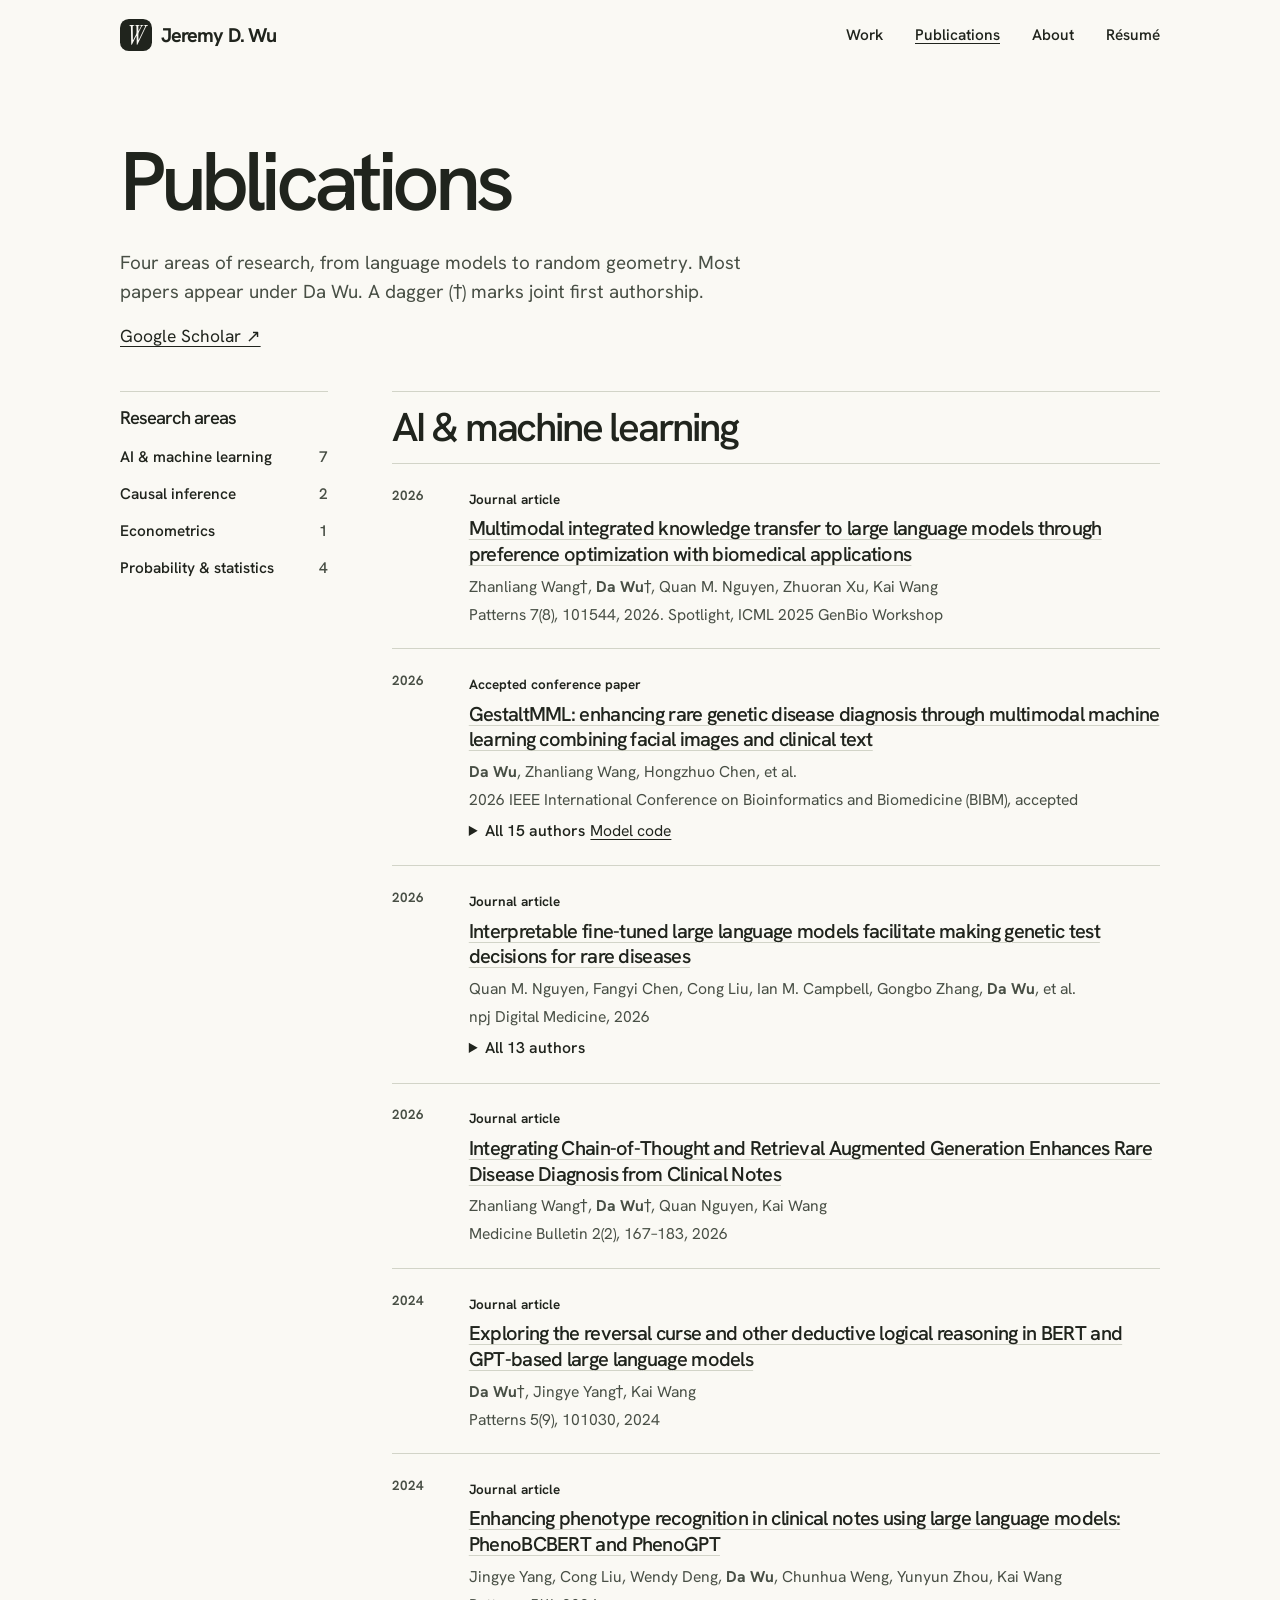
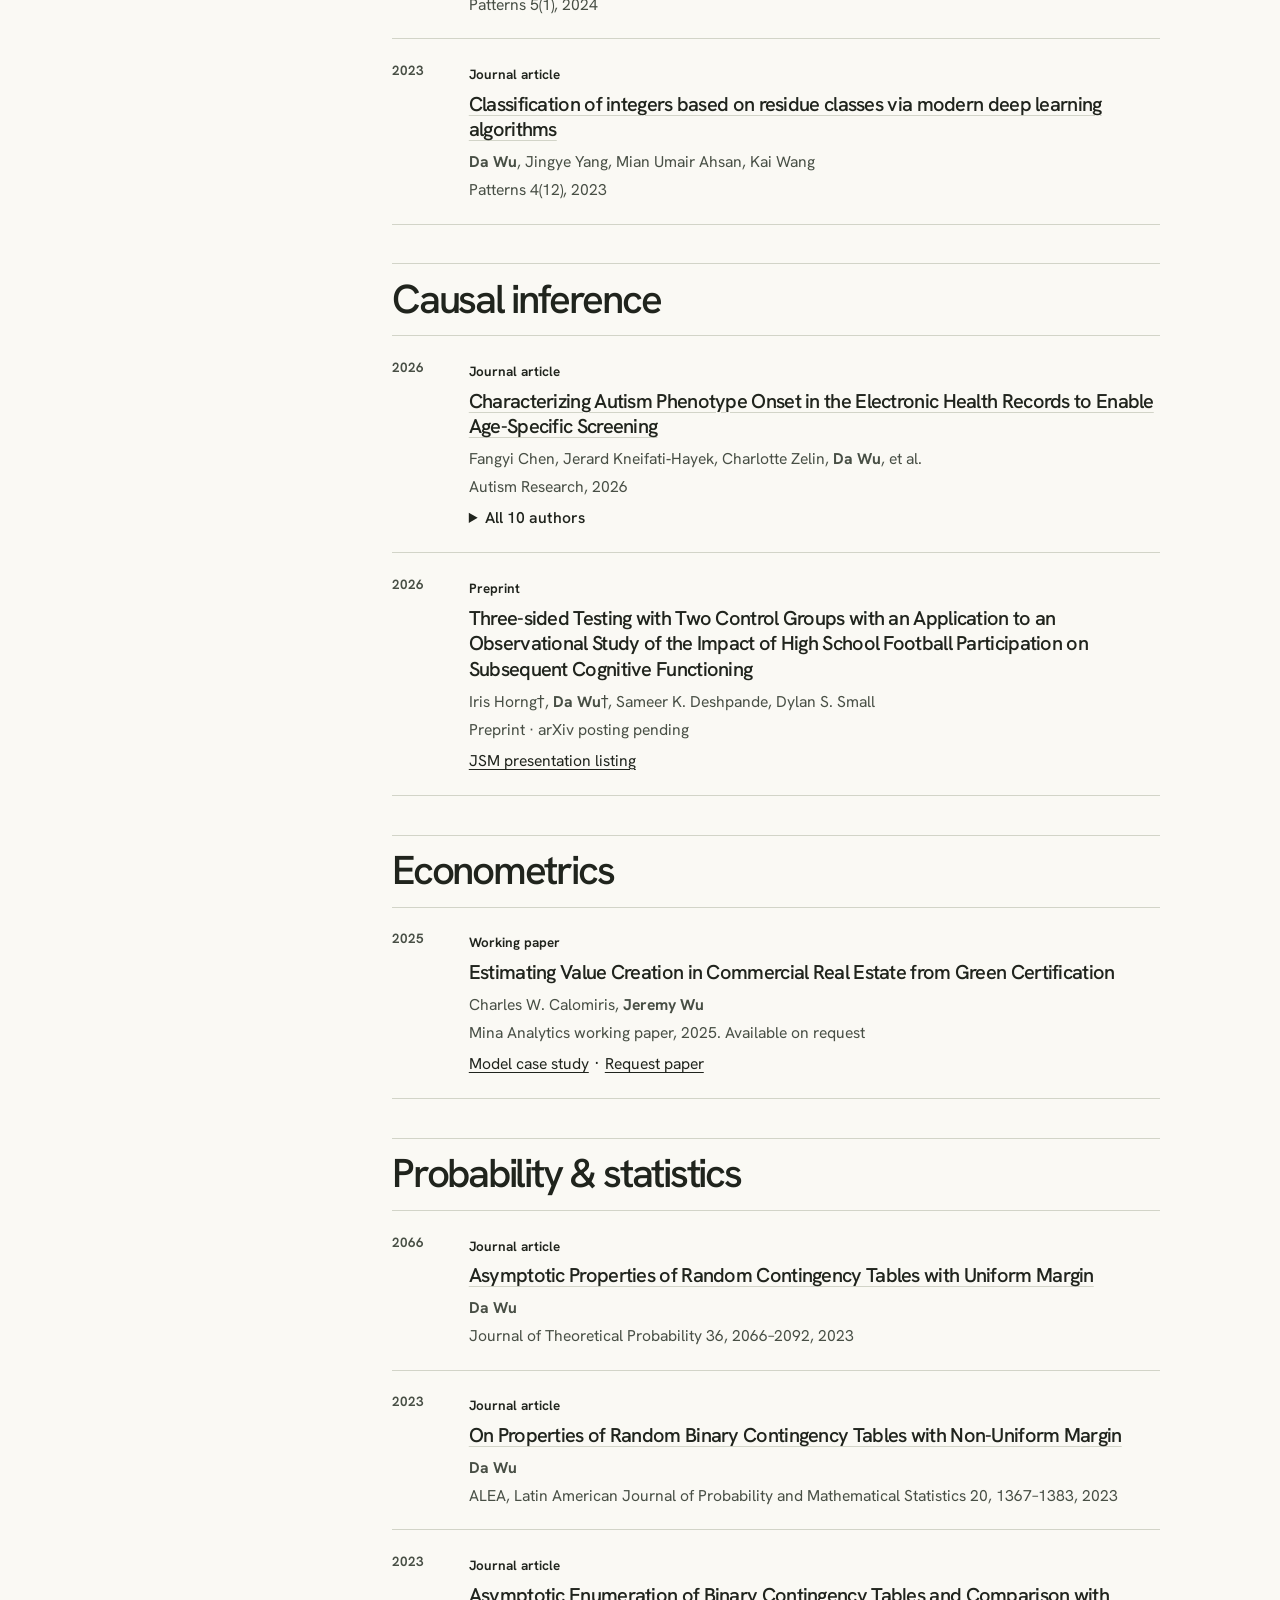
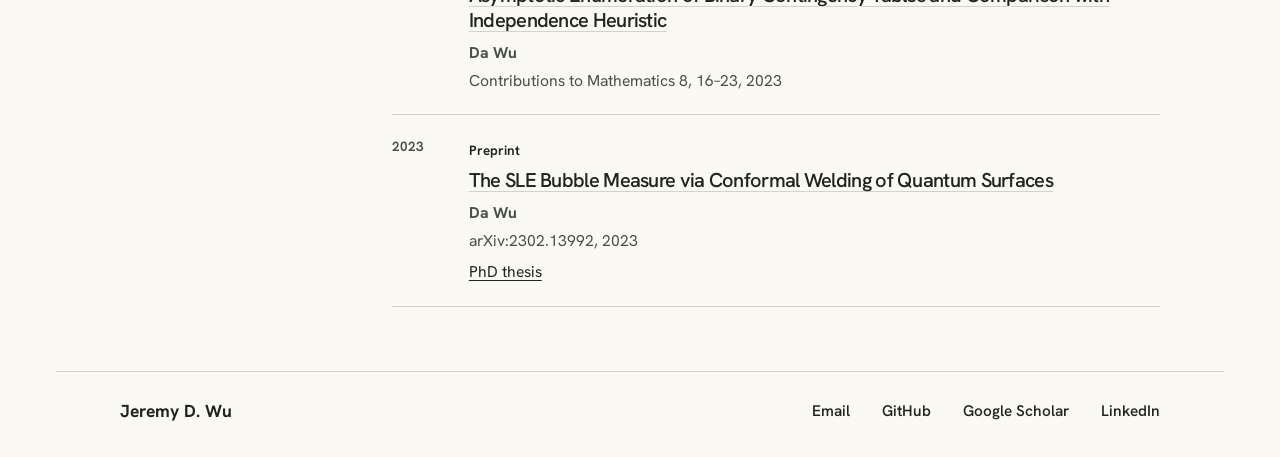
==== publications.html @ c03149ac "Publish project portfolio, career interests, and interactive demos" ====
<!doctype html>
<html lang="en">
  <head>
    <meta charset="utf-8"/>
    <meta content="width=device-width, initial-scale=1" name="viewport"/>
    <title>Publications · Jeremy D. Wu</title>
    <meta content="Jeremy D. Wu’s portfolio of AI, econometrics and quantitative research." name="description"/>
    <link href="favicon.svg" rel="icon"/>
    <link href="styles.css" rel="stylesheet"/>
  </head>
  <body>
    <a class="skip" href="#main">Skip to content</a>
    <header class="mast">
      <a class="brand" href="index.html"><i aria-hidden="true">W</i> Jeremy D. Wu</a>
      <nav aria-label="Main navigation">
        <a href="index.html#work">Work</a>
        <a aria-current="page" href="publications.html">Publications</a>
        <a href="about.html">About</a>
        <a href="resume.html">Résumé</a>
      </nav>
    </header>
    <main id="main">
      <div class="pagehead">
        <h1>Publications</h1>
        <p>Four areas of research, from language models to random geometry. Most papers appear under Da Wu. A dagger (†) marks joint first authorship.</p>
        <a href="https://scholar.google.com/citations?user=RGvMvRIAAAAJ&amp;hl=en">Google Scholar ↗</a>
      </div>
      <div class="catalog">
        <aside>
          <nav aria-label="Research areas">
            <h2>Research areas</h2>
            <a href="#ai">AI &amp; machine learning <span>7</span></a>
            <a href="#causal">Causal inference <span>2</span></a>
            <a href="#econometrics">Econometrics <span>1</span></a>
            <a href="#probability">Probability &amp; statistics <span>4</span></a>
          </nav>
        </aside>
        <div>
          <section class="pubgroup" id="ai">
            <h2>AI &amp; machine learning</h2>
            <ol>
              <li class="citation">
                <div class="stamp">2026</div>
                <div>
                  <small>Journal article</small>
                  <h3><a href="https://doi.org/10.1016/j.patter.2026.101544">Multimodal integrated knowledge transfer to large language models through preference optimization with biomedical applications</a></h3>
                  <p>Zhanliang Wang†, <strong>Da Wu</strong>†, Quan M. Nguyen, Zhuoran Xu, Kai Wang</p>
                  <p class="venue">Patterns 7(8), 101544, 2026. Spotlight, ICML 2025 GenBio Workshop</p>
                </div>
              </li>
              <li class="citation">
                <div class="stamp">2026</div>
                <div>
                  <small>Accepted conference paper</small>
                  <h3><a href="https://arxiv.org/abs/2312.15320">GestaltMML: enhancing rare genetic disease diagnosis through multimodal machine learning combining facial images and clinical text</a></h3>
                  <p><strong>Da Wu</strong>, Zhanliang Wang, Hongzhuo Chen, et al.</p>
                  <p class="venue">2026 IEEE International Conference on Bioinformatics and Biomedicine (BIBM), accepted</p>
                  <details class="authors">
                    <summary>All 15 authors</summary>
                    <p><strong>Da Wu</strong>, Zhanliang Wang, Hongzhuo Chen, Jingye Yang, Cong Liu, Tzung-Chien Hsieh, Elaine Marchi, Justin Blair, Peter Krawitz, Chunhua Weng, Wendy Chung, Gholson J. Lyon, Ian D. Krantz, Jennifer M. Kalish, Kai Wang</p>
                  </details>
                  <a href="https://github.com/WGLab/GestaltMML">Model code</a>
                </div>
              </li>
              <li class="citation">
                <div class="stamp">2026</div>
                <div>
                  <small>Journal article</small>
                  <h3><a href="https://doi.org/10.1038/s41746-026-02733-z">Interpretable fine-tuned large language models facilitate making genetic test decisions for rare diseases</a></h3>
                  <p>Quan M. Nguyen, Fangyi Chen, Cong Liu, Ian M. Campbell, Gongbo Zhang, <strong>Da Wu</strong>, et al.</p>
                  <p class="venue">npj Digital Medicine, 2026</p>
                  <details class="authors">
                    <summary>All 13 authors</summary>
                    <p>Quan M. Nguyen, Fangyi Chen, Cong Liu, Ian M. Campbell, Gongbo Zhang, Da Wu, Katherine M. Szigety, Sarah E. Sheppard, Priyanka Ahimaz, Casey N. Ta, Wendy K. Chung, Chunhua Weng, Kai Wang</p>
                  </details>
                </div>
              </li>
              <li class="citation">
                <div class="stamp">2026</div>
                <div>
                  <small>Journal article</small>
                  <h3><a href="https://doi.org/10.1002/mdb2.70033">Integrating Chain-of-Thought and Retrieval Augmented Generation Enhances Rare Disease Diagnosis from Clinical Notes</a></h3>
                  <p>Zhanliang Wang†, <strong>Da Wu</strong>†, Quan Nguyen, Kai Wang</p>
                  <p class="venue">Medicine Bulletin 2(2), 167–183, 2026</p>
                </div>
              </li>
              <li class="citation">
                <div class="stamp">2024</div>
                <div>
                  <small>Journal article</small>
                  <h3 id="reversal-curse"><a href="https://doi.org/10.1016/j.patter.2024.101030">Exploring the reversal curse and other deductive logical reasoning in BERT and GPT-based large language models</a></h3>
                  <p><strong>Da Wu</strong>†, Jingye Yang†, Kai Wang</p>
                  <p class="venue">Patterns 5(9), 101030, 2024</p>
                </div>
              </li>
              <li class="citation">
                <div class="stamp">2024</div>
                <div>
                  <small>Journal article</small>
                  <h3><a href="https://doi.org/10.1016/j.patter.2023.100887">Enhancing phenotype recognition in clinical notes using large language models: PhenoBCBERT and PhenoGPT</a></h3>
                  <p>Jingye Yang, Cong Liu, Wendy Deng, <strong>Da Wu</strong>, Chunhua Weng, Yunyun Zhou, Kai Wang</p>
                  <p class="venue">Patterns 5(1), 2024</p>
                </div>
              </li>
              <li class="citation">
                <div class="stamp">2023</div>
                <div>
                  <small>Journal article</small>
                  <h3><a href="https://doi.org/10.1016/j.patter.2023.100860">Classification of integers based on residue classes via modern deep learning algorithms</a></h3>
                  <p><strong>Da Wu</strong>, Jingye Yang, Mian Umair Ahsan, Kai Wang</p>
                  <p class="venue">Patterns 4(12), 2023</p>
                </div>
              </li>
            </ol>
          </section>
          <section class="pubgroup" id="causal">
            <h2>Causal inference</h2>
            <ol>
              <li class="citation">
                <div class="stamp">2026</div>
                <div>
                  <small>Journal article</small>
                  <h3><a href="https://doi.org/10.1002/aur.70378">Characterizing Autism Phenotype Onset in the Electronic Health Records to Enable Age-Specific Screening</a></h3>
                  <p>Fangyi Chen, Jerard Kneifati‐Hayek, Charlotte Zelin, <strong>Da Wu</strong>, et al.</p>
                  <p class="venue">Autism Research, 2026</p>
                  <details class="authors">
                    <summary>All 10 authors</summary>
                    <p>Fangyi Chen, Jerard Kneifati‐Hayek, Charlotte Zelin, Da Wu, Quan M. Nguyen, Casey N. Ta, Cong Liu, Kai Wang, Wendy K. Chung, Chunhua Weng</p>
                  </details>
                </div>
              </li>
              <li class="citation" id="three-sided-testing">
                <div class="stamp">2026</div>
                <div>
                  <small>Preprint</small>
                  <h3>Three-sided Testing with Two Control Groups with an Application to an Observational Study of the Impact of High School Football Participation on Subsequent Cognitive Functioning</h3>
                  <p>Iris Horng†, <strong>Da Wu</strong>†, Sameer K. Deshpande, Dylan S. Small</p>
                  <p class="venue">Preprint · arXiv posting pending</p>
                  <a href="https://ww2.amstat.org/meetings/jsm/2026/onlineprogram/session.cfm?id=9098">JSM presentation listing</a>
                </div>
              </li>
            </ol>
          </section>
          <section class="pubgroup" id="econometrics">
            <h2>Econometrics</h2>
            <ol>
              <li class="citation">
                <div class="stamp">2025</div>
                <div>
                  <small>Working paper</small>
                  <h3>Estimating Value Creation in Commercial Real Estate from Green Certification</h3>
                  <p>Charles W. Calomiris, <strong>Jeremy Wu</strong></p>
                  <p class="venue">Mina Analytics working paper, 2025. Available on request</p>
                  <a href="mina.html">Model case study</a> ·
                  <a href="mailto:jeremywu12345@gmail.com?subject=Mina%20Analytics%20working%20paper">Request paper</a>
                </div>
              </li>
            </ol>
          </section>
          <section class="pubgroup" id="probability">
            <h2>Probability &amp; statistics</h2>
            <ol>
              <li class="citation">
                <div class="stamp">2066</div>
                <div>
                  <small>Journal article</small>
                  <h3><a href="https://doi.org/10.1007/s10959-022-01234-5">Asymptotic Properties of Random Contingency Tables with Uniform Margin</a></h3>
                  <p><strong>Da Wu</strong></p>
                  <p class="venue">Journal of Theoretical Probability 36, 2066–2092, 2023</p>
                </div>
              </li>
              <li class="citation">
                <div class="stamp">2023</div>
                <div>
                  <small>Journal article</small>
                  <h3><a href="https://doi.org/10.30757/alea.v20-51">On Properties of Random Binary Contingency Tables with Non-Uniform Margin</a></h3>
                  <p><strong>Da Wu</strong></p>
                  <p class="venue">ALEA, Latin American Journal of Probability and Mathematical Statistics 20, 1367–1383, 2023</p>
                </div>
              </li>
              <li class="citation">
                <div class="stamp">2023</div>
                <div>
                  <small>Journal article</small>
                  <h3><a href="https://doi.org/10.47443/cm.2023.037">Asymptotic Enumeration of Binary Contingency Tables and Comparison with Independence Heuristic</a></h3>
                  <p><strong>Da Wu</strong></p>
                  <p class="venue">Contributions to Mathematics 8, 16–23, 2023</p>
                </div>
              </li>
              <li class="citation">
                <div class="stamp">2023</div>
                <div>
                  <small>Preprint</small>
                  <h3><a href="https://arxiv.org/abs/2302.13992">The SLE Bubble Measure via Conformal Welding of Quantum Surfaces</a></h3>
                  <p><strong>Da Wu</strong></p>
                  <p class="venue">arXiv:2302.13992, 2023</p>
                  <a href="https://www.proquest.com/openview/acb2cfdb513656eef041118e019f2f57/1?pq-origsite=gscholar&amp;cbl=18750&amp;diss=y">PhD thesis</a>
                </div>
              </li>
            </ol>
          </section>
        </div>
      </div>
    </main>
    <footer>
      <strong>Jeremy D. Wu</strong>
      <nav aria-label="Contact and profiles">
        <a href="mailto:jeremywu12345@gmail.com">Email</a>
        <a href="https://github.com/DWuuuuuu">GitHub</a>
        <a href="https://scholar.google.com/citations?user=RGvMvRIAAAAJ&amp;hl=en">Google Scholar</a>
        <a href="https://www.linkedin.com/in/jeremydwu">LinkedIn</a>
      </nav>
    </footer>
  </body>
</html>
---- styles.css ----
@font-face {
  font-family: Hanken;
  src: url('assets/hanken-grotesk-latin.woff2') format('woff2');
  font-weight: 100 900;
  font-display: swap;
}
@font-face {
  font-family: Instrument;
  src: url('assets/instrument-serif-latin-italic.woff2') format('woff2');
  font-weight: 400;
  font-style: italic;
  font-display: swap;
}
:root {
  color-scheme: light;
  --paper: #faf9f4;
  --ink: #20241d;
  --body: #484f45;
  --rule: #d2d4c8;
  --green: #dfe6c6;
  --purple: #edeaf3;
  --apricot: #f3e9df;
  --panel: #fffefa;
  --measure: 73rem;
}
@media (prefers-color-scheme: dark) {
  :root {
    color-scheme: dark;
    --paper: #191c18;
    --ink: #f2f2e9;
    --body: #c4cabb;
    --rule: #4c5346;
    --green: #303a29;
    --purple: #34303e;
    --apricot: #3c332d;
    --panel: #22261f;
  }
}
* { box-sizing: border-box; }
html { scroll-padding-top: 1.5rem; }
body { margin: 0; background: var(--paper); color: var(--ink); font: 1.09rem/1.58 Hanken, system-ui, sans-serif; }
main, .mast, footer { max-width: var(--measure); margin: 0 auto; padding-inline: clamp(1.2rem, 5vw, 4rem); }
a { color: inherit; text-underline-offset: .22em; text-decoration-thickness: 1px; }
a:hover { text-decoration-thickness: 2px; }
a:focus-visible, button:focus-visible, summary:focus-visible, .opt:focus-visible + label { outline: 3px solid #9a6929; outline-offset: 4px; }
.skip, .opt { position: absolute; width: 1px; height: 1px; overflow: hidden; clip-path: inset(50%); }
.skip:focus { clip-path: none; width: auto; height: auto; z-index: 2; background: var(--paper); padding: .7rem; }
.mast, footer, .mast nav, footer nav, .brand { display: flex; align-items: center; }
.mast { justify-content: space-between; gap: 1rem; padding-block: 1.2rem; }
.mast nav, footer nav { gap: clamp(.85rem, 2.5vw, 2rem); flex-wrap: wrap; }
.mast a, footer a { text-decoration: none; }
.mast a:hover, footer a:hover, .mast [aria-current] { text-decoration: underline; }
.brand { gap: .55rem; font-weight: 700; letter-spacing: -.045em; font-size: 1.24rem; white-space: nowrap; }
.brand i { display: grid; place-items: center; width: 2rem; height: 2rem; border-radius: .55rem; font: italic 1.7rem/1 Instrument, Georgia, serif; color: var(--paper); background: var(--ink); }
nav { font-size: .96rem; font-weight: 550; }
h1, h2, h3, p, figure, ul, ol { margin: 0; }
h1, h2, h3 { font-weight: 540; line-height: 1.13; text-wrap: balance; }
h1 { font-size: clamp(3rem, 6.5vw, 5.3rem); letter-spacing: -.065em; }
h1 em { font: italic 1.06em/.95 Instrument, Georgia, serif; letter-spacing: -.025em; }
h2 { font-size: clamp(1.85rem, 3.15vw, 2.55rem); letter-spacing: -.055em; }
h3 { font-size: 1.5rem; letter-spacing: -.035em; }
p { color: var(--body); }
.hero, .pagehead { padding-block: clamp(2.7rem, 5vw, 4.4rem) 2.5rem; }
.hero p, .pagehead > p { margin-top: 1.2rem; max-width: 42rem; font-size: 1.18rem; }
.pagehead > a:first-child { display: inline-block; margin-bottom: 1.5rem; }
.pagehead > p + a, .textbtn { display: inline-block; margin-top: 1rem; }
.work-group > h2 { margin-bottom: 1rem; }
.work-group + .work-group { margin-top: clamp(2.5rem, 5vw, 4rem); }
.feature, .card, .sample { border-radius: 1.35rem; }
.feature { background: var(--green); display: grid; grid-template-columns: .8fr 1.2fr; align-items: center; overflow: hidden; gap: 2rem; padding: clamp(1.4rem, 4vw, 3.1rem); }
.feature h3 { font-size: clamp(2.8rem, 4.2vw, 4rem); margin: .5rem 0; letter-spacing: -.06em; }
small, legend, .stamp { font-size: .84rem; font-weight: 650; }
.button { display: inline-flex; gap: 1.35rem; align-items: center; background: var(--ink); color: var(--paper); text-decoration: none; padding: .65rem 1.1rem; border-radius: 2rem; margin-top: 1.2rem; font-weight: 550; }
.button:hover { text-decoration: underline; }
.shot { display: block; border-radius: .6rem; box-shadow: 0 .65rem 1.8rem #1c251e22; overflow: hidden; }
img { display: block; width: 100%; height: auto; }
.cards { display: grid; grid-template-columns: 1fr 1fr; gap: 1rem; margin-top: 1rem; }
.card { padding: clamp(1.4rem, 2.6vw, 2rem); display: flex; flex-direction: column; align-items: flex-start; }
.clinical { background: var(--purple); }
.quant { background: var(--apricot); }
.card h3 { font-size: 2rem; margin: .5rem 0; }
.card > a { margin-top: auto; font-weight: 550; }
fieldset { width: 100%; min-width: 0; border: 0; padding: 0; margin: 1.2rem 0 1.45rem; }
legend { padding: 0; margin-bottom: .35rem; }
.opt + label { display: inline-block; cursor: pointer; border: 1px solid currentColor; border-radius: 2rem; padding: .25rem .85rem; font-size: .92rem; }
.opt:checked + label { color: var(--paper); background: var(--ink); border-color: var(--ink); }
.panel { display: none; margin-top: 1rem; }
.opt0:checked ~ .panel0, .opt1:checked ~ .panel1 { display: block; }
.barline { display: grid; grid-template-columns: 1fr auto; font-size: .9rem; margin-bottom: .45rem; }
.track { grid-column: 1 / -1; height: .43rem; background: #90879e44; border-radius: 1rem; overflow: hidden; }
.track div { height: 100%; background: #715d9a; }
.barline + .barline .track div { background: #9387a3; }
.metric { display: block; font-size: 3.15rem; font-weight: 500; line-height: 1.05; letter-spacing: -.05em; }
.project-list { padding-inline: clamp(.2rem, 2vw, 1.5rem); }
.project-list article, .endlink { border-top: 1px solid var(--rule); padding-block: 1.1rem; }
.project-list p, .endlink p { margin: .5rem 0; }
.related { margin-top: 1rem; font-size: .98rem; }
.endlink { margin-top: 3.5rem; }
.catalog { display: grid; grid-template-columns: 13rem 1fr; gap: clamp(2rem, 5vw, 4.5rem); align-items: start; }
.catalog aside { position: sticky; top: 1.5rem; border-top: 1px solid var(--rule); padding-top: 1rem; }
.catalog aside h2 { font-size: 1.15rem; margin-bottom: .65rem; }
.catalog aside a { display: flex; justify-content: space-between; gap: .4rem; text-decoration: none; padding-block: .4rem; }
.catalog aside a:hover { text-decoration: underline; }
.catalog aside span, .venue, .stamp { color: var(--body); }
.pubgroup + .pubgroup { margin-top: 2.4rem; }
.pubgroup > h2 { padding: .8rem 0; border-block: 1px solid var(--rule); }
.pubgroup ol, .roles { list-style: none; padding: 0; }
.citation { display: grid; grid-template-columns: 4.2rem 1fr; gap: .6rem; padding: 1.3rem 0; border-bottom: 1px solid var(--rule); }
.citation h3 { font-size: 1.25rem; line-height: 1.28; margin: .25rem 0 .45rem; text-wrap: initial; }
.citation h3 a { text-decoration-color: var(--rule); }
.citation h3 a:hover { text-decoration-color: currentColor; }
.citation p, .citation details, .citation div > a { font-size: .98rem; }
.citation .venue { margin-top: .2rem; }
.citation div > a, .authors { margin-top: .4rem; display: inline-block; }
summary { cursor: pointer; font-weight: 550; }
.reading, .sample, .product { max-width: 46rem; }
.reading p, .reading section, .resume li, .sample p { margin-bottom: 1rem; }
.reading section + section { margin-top: 2rem; }
.reading h2 { margin-bottom: 1rem; }
.role-head { display: flex; gap: .5rem; justify-content: space-between; align-items: baseline; }
.role-head .org { font-weight: 650; font-size: 1.26rem; }
.when { color: var(--body); font-size: .92rem; }
.roles > li { padding: 1.3rem 0; border-top: 1px solid var(--rule); }
.roles ul { padding-left: 1.3rem; }
.resume details { margin-top: .5rem; }
.resume details ul { margin-top: .8rem; }
.textbtn { background: none; padding: 0; border: 0; color: inherit; font: inherit; cursor: pointer; text-decoration: underline; text-underline-offset: .2em; }
.sample { background: var(--green); padding: clamp(1.5rem, 4vw, 3rem); }
.sample h2 { margin: .4rem 0 1rem; }
.sample details { padding: .85rem 0; border-top: 1px solid var(--body); }
.sample details p { margin: .65rem 0 0; }
.product { margin-top: 2rem; }
.product img { border: 1px solid var(--rule); border-radius: .6rem; }
figcaption { font-size: .91rem; margin-top: .5rem; color: var(--body); }
footer { justify-content: space-between; gap: 1rem; flex-wrap: wrap; margin-top: 4rem; padding-block: 1.6rem 2rem; border-top: 1px solid var(--rule); }
@media (max-width: 740px) {
  .feature, .cards, .catalog { grid-template-columns: 1fr; }
  .catalog { gap: 1.6rem; }
  .catalog aside { position: static; }
  .catalog aside nav { display: grid; grid-template-columns: 1fr 1fr; gap: .2rem 1rem; }
  .catalog aside h2 { grid-column: 1/-1; }
  .catalog aside a { justify-content: flex-start; }
}
@media (max-width: 540px) {
  .mast { flex-wrap: wrap; gap: .4rem; }
  .mast nav { width: 100%; justify-content: space-between; }
  .mast nav a { padding-block: .35rem; }
  .hero br { display: none; }
  .citation { grid-template-columns: 1fr; gap: .15rem; }
  .role-head { flex-wrap: wrap; }
}
@media print {
  :root { --paper: white; --ink: black; --body: #333; --rule: #aaa; }
  .mast nav, footer, .textbtn, .skip, aside { display: none; }
  .catalog { display: block; }
  .pagehead { padding: 1rem 0; }
  body { font-size: 10pt; }
  h1 { font-size: 28pt; } h2 { font-size: 19pt; }
  .citation { break-inside: avoid; }
  .resume details::details-content { display: block; content-visibility: visible; }
  .resume details summary { display: none; }
}

.mina-feature { background: var(--apricot); grid-template-columns: 1.1fr 1fr; }
.mina-exhibit { background: var(--panel); border: 1px solid var(--rule); padding: clamp(1.1rem, 3vw, 2rem); border-radius: 1rem; }
.mina-exhibit figcaption { margin: 0 0 1.2rem; }
.mina-exhibit figcaption strong { color: var(--ink); font-size: 1.15rem; }
.mina-exhibit .barline { margin-bottom: .9rem; }
.mina-exhibit .track { margin-top: .25rem; height: .65rem; background: #9b938633; }
.mina-exhibit .track div { background: #826046; }
.mina-exhibit .barline + .barline .track div { background: #877f69; }
.mina-exhibit > a { font-size: .92rem; }
.mina-exhibit fieldset { margin: 0 0 .8rem; }
.mina-section { display: grid; grid-template-columns: minmax(14rem, .65fr) minmax(0, 1.35fr); align-items: start; gap: clamp(1rem, 4vw, 3rem); border-top: 1px solid var(--rule); padding-block: 2rem; }
.mina-section h2 { font-size: clamp(1.6rem, 3vw, 2.2rem); }
.mina-section p + p, .mina-section h2 + p, .method-links { margin-top: .9rem; }
.report-list { padding-left: 1.2rem; }
.report-list li + li { margin-top: .55rem; }
@media (max-width: 740px) {
  .mina-feature, .mina-section { grid-template-columns: 1fr; }
}

.mina-maps { border-top: 1px solid var(--rule); padding-block: 2rem; }
.mina-maps > p { max-width: 44rem; margin: .8rem 0 1.4rem; }
.map-pair { display: grid; grid-template-columns: repeat(2, minmax(0, 1fr)); gap: 1.2rem; }
.zip-map { padding: .9rem; border: 1px solid var(--rule); border-radius: 1rem; background: var(--panel); }
.zip-map > a { display: block; border-radius: .5rem; overflow: hidden; cursor: zoom-in; background: white; }
.zip-map img { width: 100%; height: auto; aspect-ratio: 1 / 1; object-fit: contain; }
.zip-map figcaption { display: flex; flex-wrap: wrap; align-items: baseline; justify-content: space-between; gap: .35rem 1rem; margin: .85rem .1rem 0; }
.zip-map strong { font-size: 1.1rem; color: var(--ink); }
.extra-map { margin-top: 1.1rem; }
.extra-map .zip-map { max-width: 33rem; margin-top: 1rem; }
@media (max-width: 700px) {
  .map-pair { grid-template-columns: 1fr; }
}

.topic-jumps { display: flex; flex-wrap: wrap; gap: .5rem; margin-top: 1.4rem; }
.topic-jumps a { padding: .4rem .9rem; border-radius: 2rem; text-decoration: none; background: var(--green); }
.topic-jumps a:nth-child(2) { background: var(--purple); }
.topic-jumps a:nth-child(3) { background: var(--apricot); }
.topic-jumps a:hover, .focus-panel a:hover strong { text-decoration: underline; }
.about-layout { display: grid; grid-template-columns: minmax(0, 1.65fr) minmax(0, 1fr); align-items: start; gap: clamp(2rem, 5vw, 4rem); }
.focus-panel { background: var(--green); border-radius: 1.35rem; padding: clamp(1.4rem, 3vw, 2.2rem); }
.focus-panel h2 { margin-bottom: 1rem; font: italic 2.5rem/1.1 Instrument, Georgia, serif; }
.focus-panel a { display: block; border-top: 1px solid color-mix(in srgb, var(--ink) 25%, transparent); padding: .8rem 0; text-decoration: none; }
.focus-panel strong, .focus-panel span { display: block; }
.focus-panel span { color: var(--body); font-size: .98rem; }
.career-path { border-top: 1px solid var(--rule); margin-top: 2.2rem; padding-top: 2rem; }
.career-path ol { list-style: none; margin: 1.5rem 0 0 .4rem; padding: 0 0 0 1.4rem; border-left: 1px solid var(--rule); }
.career-path li { position: relative; display: grid; grid-template-columns: 11rem 1fr; gap: 1rem; padding-bottom: 1.5rem; }
.career-path li:last-child { padding-bottom: 0; }
.career-path li::before { content: ''; position: absolute; left: -1.7rem; top: .4rem; width: .5rem; height: .5rem; background: var(--ink); border-radius: 50%; }
.career-path time { font-size: .94rem; color: var(--body); }
@media (max-width: 740px) {
  .about-layout, .career-path li { grid-template-columns: 1fr; }
  .career-path li { gap: .3rem; }
}

.hero { display: grid; grid-template-columns: minmax(0, 1.24fr) minmax(0, 1fr); align-items: center; gap: 1.5rem clamp(1.5rem, 4vw, 3.75rem); }
.intro-copy h1 { font-size: clamp(2.9rem, 5.25vw, 4.65rem); line-height: 1.01; }
.intro-copy p { font-size: 1.075rem; line-height: 1.55; }
.hero .topic-jumps { grid-column: 1/-1; margin: 0; }
.research-interests { margin-bottom: clamp(2.5rem, 5vw, 4rem); }
.research-interests dl { display: grid; grid-template-columns: minmax(11rem, 1fr) minmax(0, 2.3fr); margin: 1rem 0 0; }
.research-interests dt, .research-interests dd { border-top: 1px solid var(--rule); padding-block: .85rem; }
.research-interests dt { font-weight: 650; padding-right: 1.5rem; }
.research-interests dd { margin: 0; color: var(--body); }
@media (max-width: 700px) {
  .research-interests dl { display: block; }
  .research-interests dt { padding-bottom: .2rem; }
  .research-interests dd { padding-top: 0; border: 0; }
}
.walk-print { background: #e9edda; color: #243e34; padding: clamp(1.1rem, 2vw, 1.65rem); border: 1px solid #c9d1b7; border-radius: 1.2rem; }
.walk-print fieldset { margin: 0; }
.walk-print legend { font: italic 2.25rem/1.1 Instrument, Georgia, serif; margin-bottom: .65rem; }
.walk-print .opt + label { font-size: .8rem; padding: .2rem .65rem; }
.walk-print .opt:checked + label { background: #294f43; border-color: #294f43; color: #fff; }
.walk-print .panel { margin-top: .75rem; }
.walk-print figcaption { padding-top: .7rem; border-top: 1px solid #bdc7ac; color: #374c40; font-size: .88rem; line-height: 1.4; }
.study-card { background: var(--panel); border: 1px solid var(--rule); }
.study-card figure { width: 100%; padding: 1.15rem; border-radius: .75rem; margin: 1.15rem 0; }
.study-card figcaption { margin: 0 0 .65rem; font-size: .85rem; font-weight: 650; }
.note-figure { background: var(--green); }
.note-figure blockquote { margin: 0; font: italic 1.78rem/1.25 Instrument, Georgia, serif; }
.note-figure mark { color: inherit; background: transparent; box-shadow: inset 0 -.14em #8da965; }
.annotation-key { margin-top: .8rem; display: flex; align-items: center; gap: .45rem; font-size: .81rem; }
.annotation-key i { width: 1.2rem; border-bottom: .2rem solid #8da965; }
.training-figure { background: var(--purple); }
.steps { list-style: none; position: relative; padding: 0 0 0 .95rem; margin: 0 0 0 .3rem; border-left: 1px solid #a295b7; }
.steps li { position: relative; margin: .4rem 0; font-size: .95rem; }
.steps li::before { content: ''; position: absolute; left: -1.23rem; top: .55em; width: .48rem; height: .48rem; border-radius: 50%; background: #927bac; }
.cot-exhibit { margin-bottom: 1rem; }
.cot-exhibit figure { background: var(--apricot); margin: .8rem 0 0; }
.cot-exhibit figcaption { font-size: .9rem; font-weight: 400; line-height: 1.4; }
.cot-exhibit figcaption strong { display: block; color: var(--ink); margin-bottom: .3rem; font-size: 1rem; }
.cot-exhibit .track { background: color-mix(in srgb, var(--body) 14%, transparent); }
.cot-exhibit .track div { background: #597861; }
.cot-exhibit .barline:first-of-type .track div { background: #948879; }
.cot-exhibit figure > small { font-weight: 400; font-size: .75rem; color: var(--body); }
.cot-exhibit img { border-radius: .4rem; cursor: zoom-in; }
.cot-exhibit .panel1 figcaption { margin: .65rem 0 0; }
.cot-links { margin-top: auto; display: flex; flex-wrap: wrap; gap: .5rem 1.2rem; font-weight: 550; }
.engine-figure { background: var(--apricot); }
.engine-figure img { border-radius: .4rem; }
.engine-figure a { display: block; cursor: zoom-in; }
.engine-figure figcaption, .home-maps figcaption { margin: .6rem 0 0; font-weight: 400; }
.home-maps { background: var(--panel); border-radius: .85rem; padding: 1rem; }
.home-maps > a { display: grid; grid-template-columns: repeat(2, minmax(0, 1fr)); background: white; padding: .5rem; border-radius: .45rem; }
.home-maps img { height: 10.5rem; object-fit: contain; }
.return-axis { position: relative; height: 1rem; margin-top: .7rem; background: linear-gradient(to right, transparent calc(50% - 1px), var(--body) 50%, transparent calc(50% + 1px)); }
.return-axis i { position: absolute; height: .55rem; top: .22rem; }
.panel0 .return-axis i { left: 50%; width: 44.75%; background: #587d59; }
.panel1 .return-axis i { right: 50%; width: 32.875%; background: #a4684b; }
@media (max-width: 740px) {
  .hero { grid-template-columns: 1fr; }
  .walk-print { width: 100%; max-width: 33rem; }
  .walk-print img { max-height: 15rem; object-fit: contain; }
}

.motion-switch { margin-inline-start: .25rem; padding: .22rem .55rem; font: inherit; font-size: .82rem; background: none; color: #294f43; border: 0; text-decoration: underline; text-underline-offset: .18em; cursor: pointer; }
.epigram-demos { min-width: 0; }
.epigram-demos video { display: block; width: 100%; height: auto; aspect-ratio: 8/5; background: #faf9f6; border-radius: .65rem; box-shadow: 0 .45rem 1.2rem #1c251e22; }
.epigram-demos figcaption { margin-top: .8rem; }
.demo-picker { display: flex; flex-wrap: wrap; gap: .4rem; }
.demo-picker a { padding: .3rem .7rem; border: 1px solid color-mix(in srgb, var(--ink) 32%, transparent); border-radius: 2rem; font-size: .82rem; color: var(--ink); text-decoration: none; }
.demo-picker a:hover { text-decoration: underline; }
.demo-picker [aria-current] { background: var(--ink); color: var(--paper); }

.card .paper-plate { width: 100%; padding: .8rem; margin: 1rem 0; border: 1px solid var(--rule); border-radius: .75rem; background: var(--panel); }
.paper-plate img, .map-viewer img, .terminal-gallery img { border-radius: .35rem; cursor: zoom-in; }
.card .paper-plate figcaption, .terminal-gallery figcaption, .map-viewer figcaption { margin: .65rem .1rem .1rem; font-weight: 400; font-size: .86rem; color: var(--body); }
.loss-note { margin-bottom: 1rem; width: 100%; }
.loss-note p { margin-top: .5rem; font-size: .95rem; }
.loss-note .equation { font: 1.15rem/1.6 Georgia, serif; color: var(--ink); }
.mina-feature { grid-template-columns: minmax(0,.8fr) minmax(0,1.2fr); }
.map-viewer,.terminal-gallery { margin: 0; min-width: 0; }
.map-viewer figure, .terminal-gallery figure { background: var(--panel); padding: .65rem; border-radius: .7rem; }
.map-viewer img { width: 100%; height: clamp(20rem,38vw,28rem); object-fit: contain; background: white; }
.working-link, .tour-link { display: block; width: fit-content; margin-top: .8rem; font-size: .95rem; }
.engine-row { margin-top: 1rem; }
.engine-feature { background: var(--panel); border: 1px solid var(--rule); grid-template-columns: minmax(0,.8fr) minmax(0,1.2fr); }
.engine-feature h3 { font-size: clamp(2rem,3.6vw,3rem); }
.terminal-gallery figure { border: 1px solid var(--rule); }
.terminal-gallery label { margin-bottom: .3rem; }
.terminal-tours { display: flex; flex-wrap: wrap; gap: .5rem 1.1rem; margin-top: .8rem; font-size: .95rem; }
.opt2:checked ~ .panel2, .opt3:checked ~ .panel3 { display: block; }
@media (max-width: 790px) {
  .mina-feature,.engine-feature { grid-template-columns: minmax(0,1fr); }
  .map-viewer img { height: clamp(18rem,85vw,32rem); }
}
.tour-dialog { background: var(--panel); color: var(--ink); border: 1px solid var(--rule); border-radius: .9rem; width: min(52rem,95vw); padding: 1rem; }
.tour-dialog::backdrop { background: #101610a8; }
.tour-dialog header { display: flex; align-items: center; justify-content: space-between; gap: .7rem; margin-bottom: .9rem; }
.tour-dialog h2 { font-size: 1.35rem; }
.tour-dialog img { max-height: 70vh; object-fit: contain; }
.tour-dialog button { border: 1px solid var(--rule); border-radius: 2rem; padding: .4rem .9rem; color: var(--ink); background: var(--panel); cursor: pointer; }
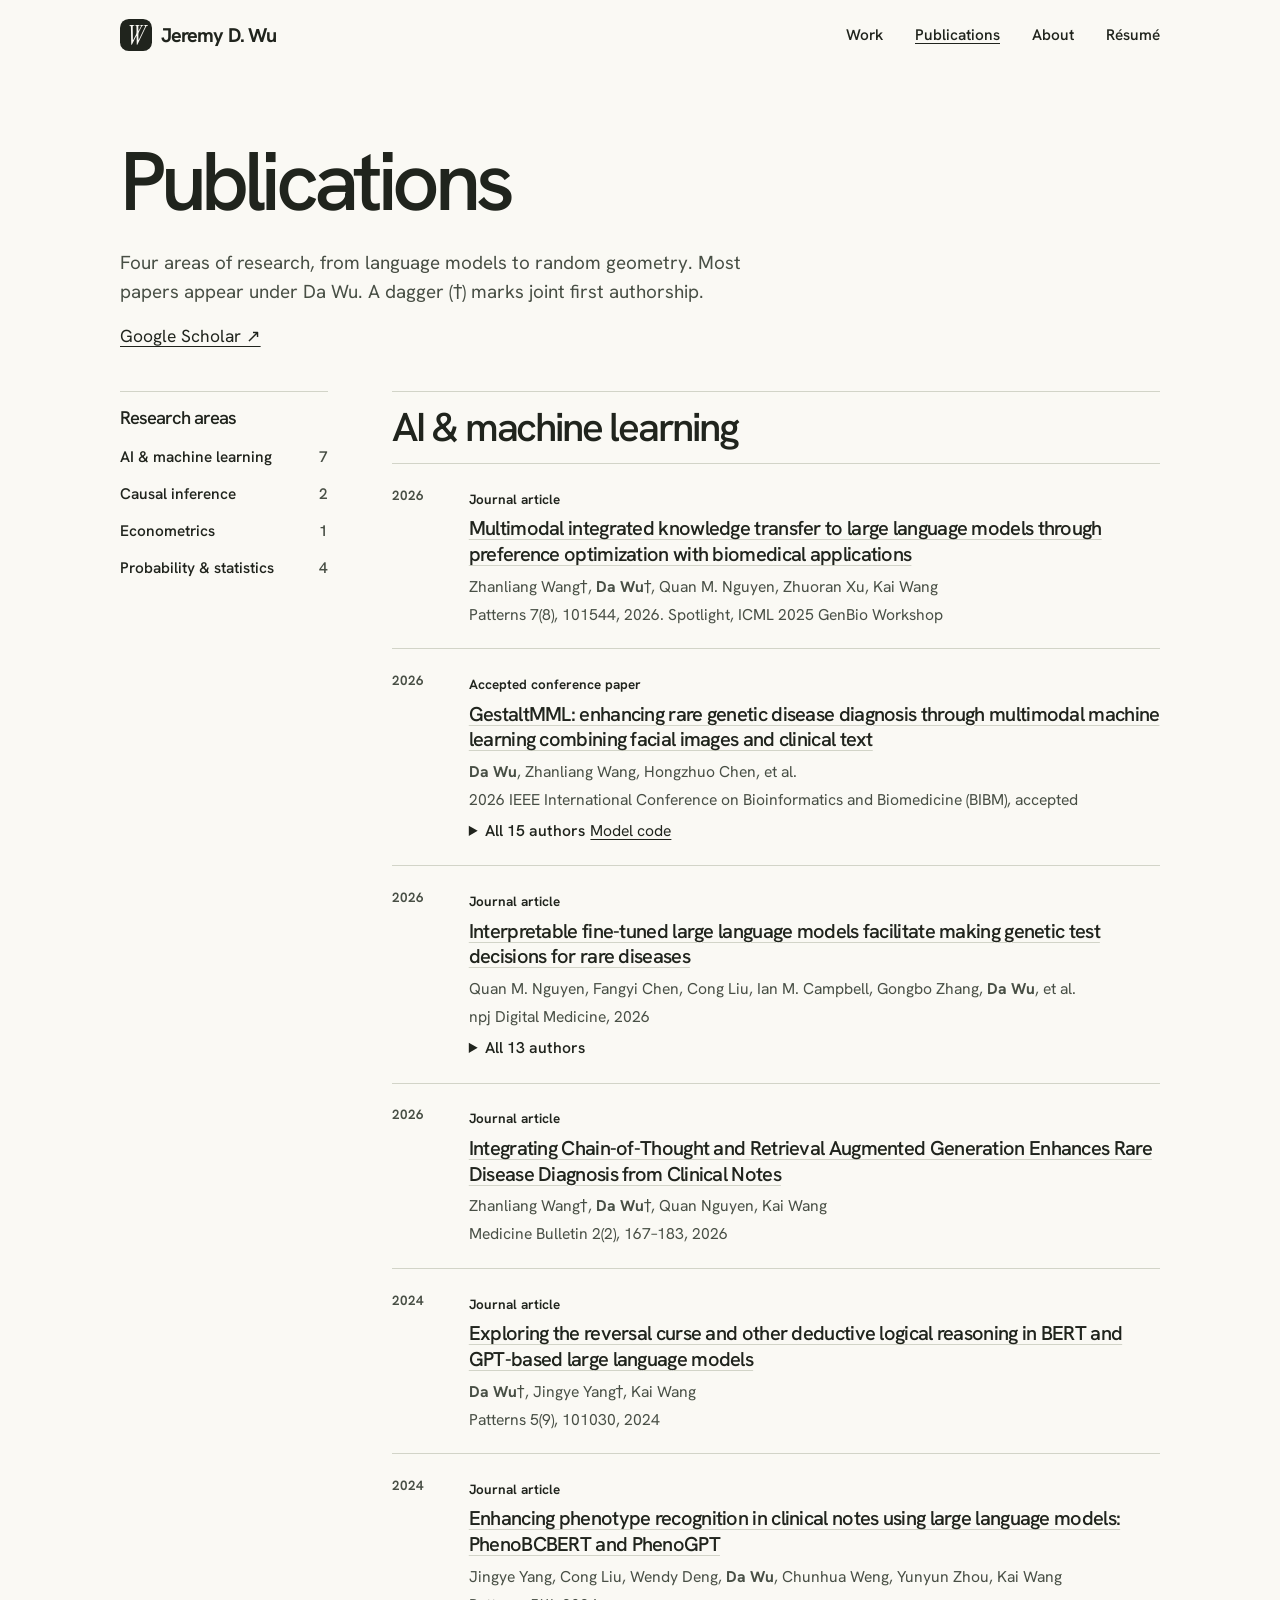
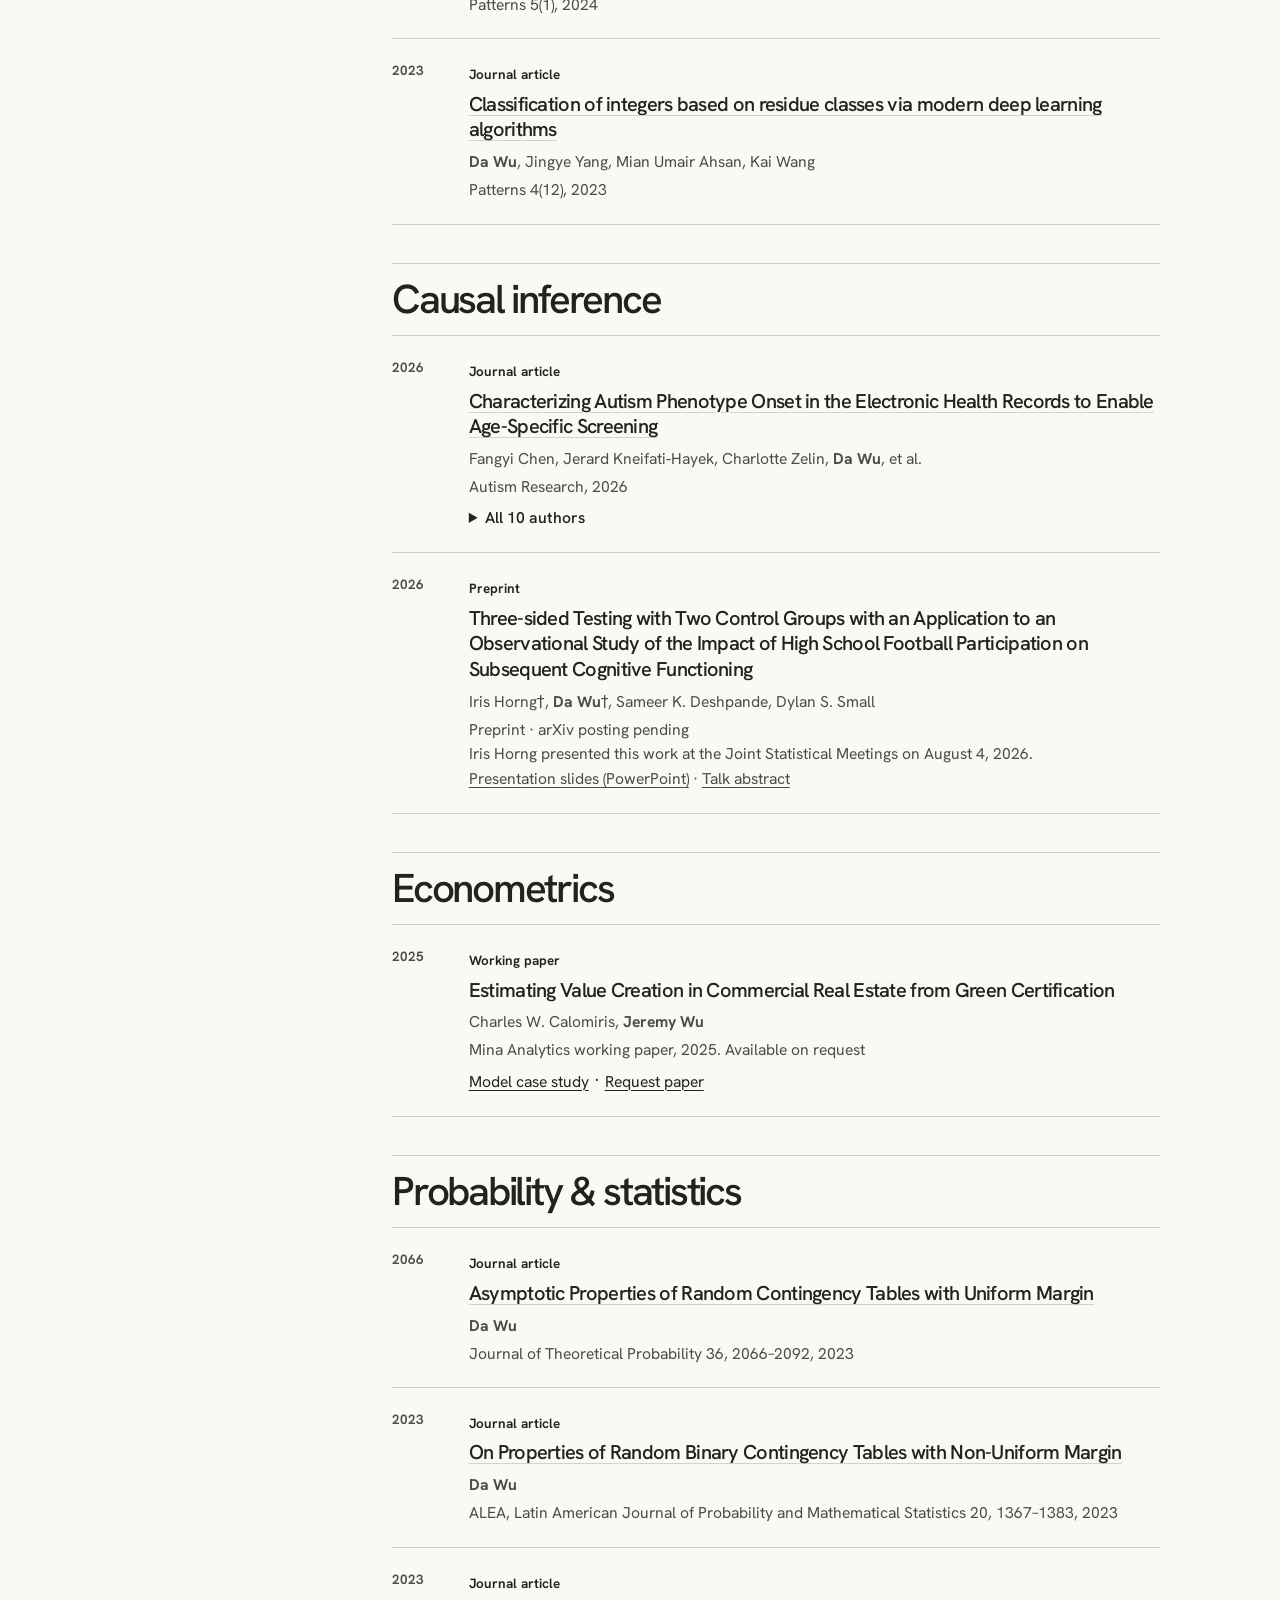
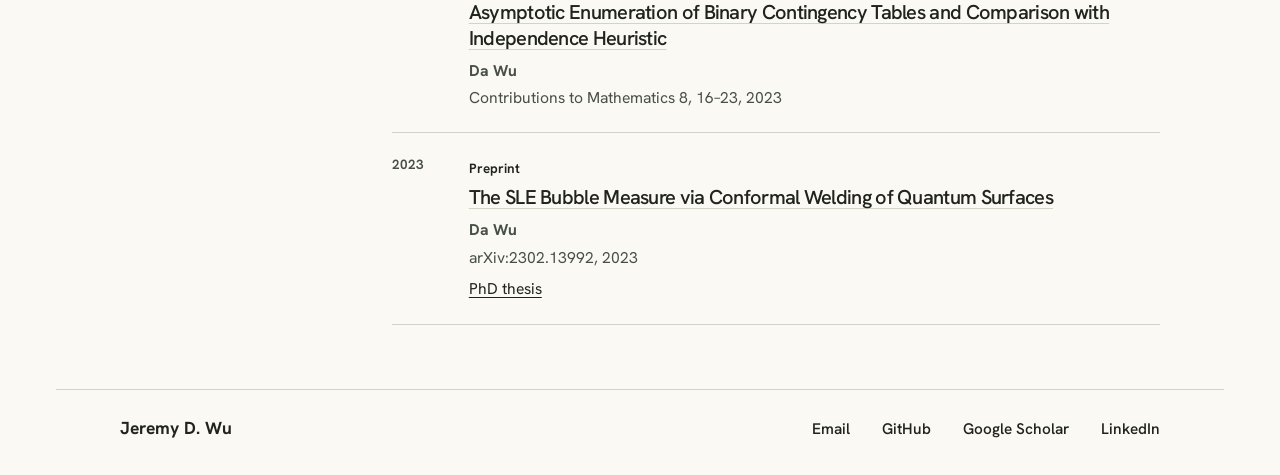
==== commit 0a361100: "Credit the JSM presenter, link her slides, and clarify MINT preference training" ====
--- a/publications.html
+++ b/publications.html
@@ -136,7 +136,8 @@
                   <h3>Three-sided Testing with Two Control Groups with an Application to an Observational Study of the Impact of High School Football Participation on Subsequent Cognitive Functioning</h3>
                   <p>Iris Horng†, <strong>Da Wu</strong>†, Sameer K. Deshpande, Dylan S. Small</p>
                   <p class="venue">Preprint · arXiv posting pending</p>
-                  <a href="https://ww2.amstat.org/meetings/jsm/2026/onlineprogram/session.cfm?id=9098">JSM presentation listing</a>
+                  <p>Iris Horng presented this work at the Joint Statistical Meetings on August 4, 2026.</p>
+                  <p><a href="https://ww2.amstat.org/meetings/jsm/2026/onlineprogram/files.cfm?id=327c73068f4a">Presentation slides (PowerPoint)</a> · <a href="https://ww2.amstat.org/meetings/jsm/2026/onlineprogram/abstract.cfm?sid=9098&amp;tid=9189">Talk abstract</a></p>
                 </div>
               </li>
             </ol>
--- a/styles.css
+++ b/styles.css
@@ -64,11 +64,11 @@
 .hero p, .pagehead > p { margin-top: 1.2rem; max-width: 42rem; font-size: 1.18rem; }
 .pagehead > a:first-child { display: inline-block; margin-bottom: 1.5rem; }
 .pagehead > p + a, .textbtn { display: inline-block; margin-top: 1rem; }
-.work-group > h2 { margin-bottom: 1rem; }
+.work-group > h3 { margin-bottom: 1rem; }
 .work-group + .work-group { margin-top: clamp(2.5rem, 5vw, 4rem); }
 .feature, .card, .sample { border-radius: 1.35rem; }
 .feature { background: var(--green); display: grid; grid-template-columns: .8fr 1.2fr; align-items: center; overflow: hidden; gap: 2rem; padding: clamp(1.4rem, 4vw, 3.1rem); }
-.feature h3 { font-size: clamp(2.8rem, 4.2vw, 4rem); margin: .5rem 0; letter-spacing: -.06em; }
+.feature h4 { font-size: clamp(2.8rem, 4.2vw, 4rem); margin: .5rem 0; letter-spacing: -.06em; }
 small, legend, .stamp { font-size: .84rem; font-weight: 650; }
 .button { display: inline-flex; gap: 1.35rem; align-items: center; background: var(--ink); color: var(--paper); text-decoration: none; padding: .65rem 1.1rem; border-radius: 2rem; margin-top: 1.2rem; font-weight: 550; }
 .button:hover { text-decoration: underline; }
@@ -78,7 +78,7 @@
 .card { padding: clamp(1.4rem, 2.6vw, 2rem); display: flex; flex-direction: column; align-items: flex-start; }
 .clinical { background: var(--purple); }
 .quant { background: var(--apricot); }
-.card h3 { font-size: 2rem; margin: .5rem 0; }
+.card h4 { font-size: 2rem; margin: .5rem 0; }
 .card > a { margin-top: auto; font-weight: 550; }
 fieldset { width: 100%; min-width: 0; border: 0; padding: 0; margin: 1.2rem 0 1.45rem; }
 legend { padding: 0; margin-bottom: .35rem; }
@@ -299,7 +299,7 @@
 .working-link, .tour-link { display: block; width: fit-content; margin-top: .8rem; font-size: .95rem; }
 .engine-row { margin-top: 1rem; }
 .engine-feature { background: var(--panel); border: 1px solid var(--rule); grid-template-columns: minmax(0,.8fr) minmax(0,1.2fr); }
-.engine-feature h3 { font-size: clamp(2rem,3.6vw,3rem); }
+.engine-feature h4 { font-size: clamp(2rem,3.6vw,3rem); }
 .terminal-gallery figure { border: 1px solid var(--rule); }
 .terminal-gallery label { margin-bottom: .3rem; }
 .terminal-tours { display: flex; flex-wrap: wrap; gap: .5rem 1.1rem; margin-top: .8rem; font-size: .95rem; }
@@ -314,3 +314,53 @@
 .tour-dialog h2 { font-size: 1.35rem; }
 .tour-dialog img { max-height: 70vh; object-fit: contain; }
 .tour-dialog button { border: 1px solid var(--rule); border-radius: 2rem; padding: .4rem .9rem; color: var(--ink); background: var(--panel); cursor: pointer; }
+
+
+/* Homepage project index */
+.intro-copy h1 { max-width: 15ch; font-size: clamp(2.65rem, 4.8vw, 4.15rem); }
+.intro-links, .work-heading { display: flex; align-items: baseline; flex-wrap: wrap; gap: .65rem 1.3rem; }
+.intro-links { margin-top: 1rem; }
+.intro-links a:first-child { font-weight: 700; }
+.walk-print { width: 100%; max-width: 24rem; justify-self: end; }
+.walk-print img { height: clamp(8.5rem, 15vw, 13rem); object-fit: contain; }
+.work-heading { justify-content: space-between; padding-block: 1.35rem; border-top: 1px solid var(--rule); }
+.work-heading .topic-jumps { margin: 0; }
+.work-heading .topic-jumps a { font-size: .85rem; }
+.work-group > h3 { font-size: 1.2rem; font-weight: 650; margin: .65rem 0 .8rem; }
+.work-group + .work-group { margin-top: 2.25rem; }
+#work h4 { font-weight: 550; letter-spacing: -.05em; line-height: 1.1; }
+.feature { padding: clamp(1.2rem, 3vw, 2.1rem); gap: clamp(1rem, 3vw, 2rem); }
+.feature h4 { font-size: clamp(1.9rem, 3vw, 2.7rem); }
+.cards { grid-template-columns: repeat(2, minmax(0, 1fr)); align-items: stretch; margin-top: 0; }
+.cards .card { min-width: 0; width: 100%; padding: clamp(1.15rem, 2.4vw, 1.65rem); background: var(--panel); border: 1px solid var(--rule); }
+.card > small { color: var(--body); }
+.card h4 { font-size: 1.85rem; }
+.card .paper-plate { padding: 0; border: 0; margin: .65rem 0 1rem; background: transparent; }
+.card .paper-plate > a:first-child, .map-viewer figure > a:first-child, .terminal-gallery figure > a:first-child {
+  display: grid; place-items: center; background: white; border: 1px solid var(--rule); border-radius: .55rem; overflow: hidden;
+}
+.card .paper-plate > a:first-child { height: clamp(8.5rem, 15vw, 12rem); padding: .6rem; }
+.card .paper-plate img, .map-viewer img, .terminal-gallery img { width: 100%; height: 100%; min-height: 0; object-fit: contain; }
+.card .paper-plate figcaption { font-size: .8rem; line-height: 1.4; }
+.card p, .feature p { font-size: 1rem; line-height: 1.52; }
+.card > a, .card .cot-links, .study-details, .loss-note { margin: .9rem 0 0; }
+.study-details { width: 100%; }
+.study-details fieldset { margin-bottom: 0; }
+.study-details summary, .loss-note summary { font-size: .93rem; }
+.epigram-demos video { max-height: 19rem; object-fit: contain; background: #faf9f6; }
+.map-viewer figure > a:first-child { height: clamp(13rem, 23vw, 18.5rem); }
+.terminal-gallery figure > a:first-child { height: clamp(8rem, 15vw, 12rem); background: #f5f7f4; }
+.map-viewer figure, .terminal-gallery figure { padding: 0; border: 0; background: transparent; }
+.tour-dialog img { width: auto; height: auto; max-width: 100%; max-height: 68svh; margin-inline: auto; }
+.research-interests { border-top: 1px solid var(--rule); margin: 3.5rem 0 0; padding-top: 1.75rem; }
+@media (max-width: 740px) {
+  .cards { grid-template-columns: minmax(0,1fr); }
+  .walk-print { justify-self: start; max-width: 30rem; }
+  .walk-print img { height: 8rem; }
+  .walk-print legend { font-size: 1.65rem; }
+  .hero { padding-block: 1.8rem; }
+  .hero p { margin-top: .8rem; }
+  .card .paper-plate > a:first-child { height: clamp(8rem, 36vw, 12rem); }
+}
+
+.original-media { display: inline-block; margin-top: .75rem; font-size: .9rem; }
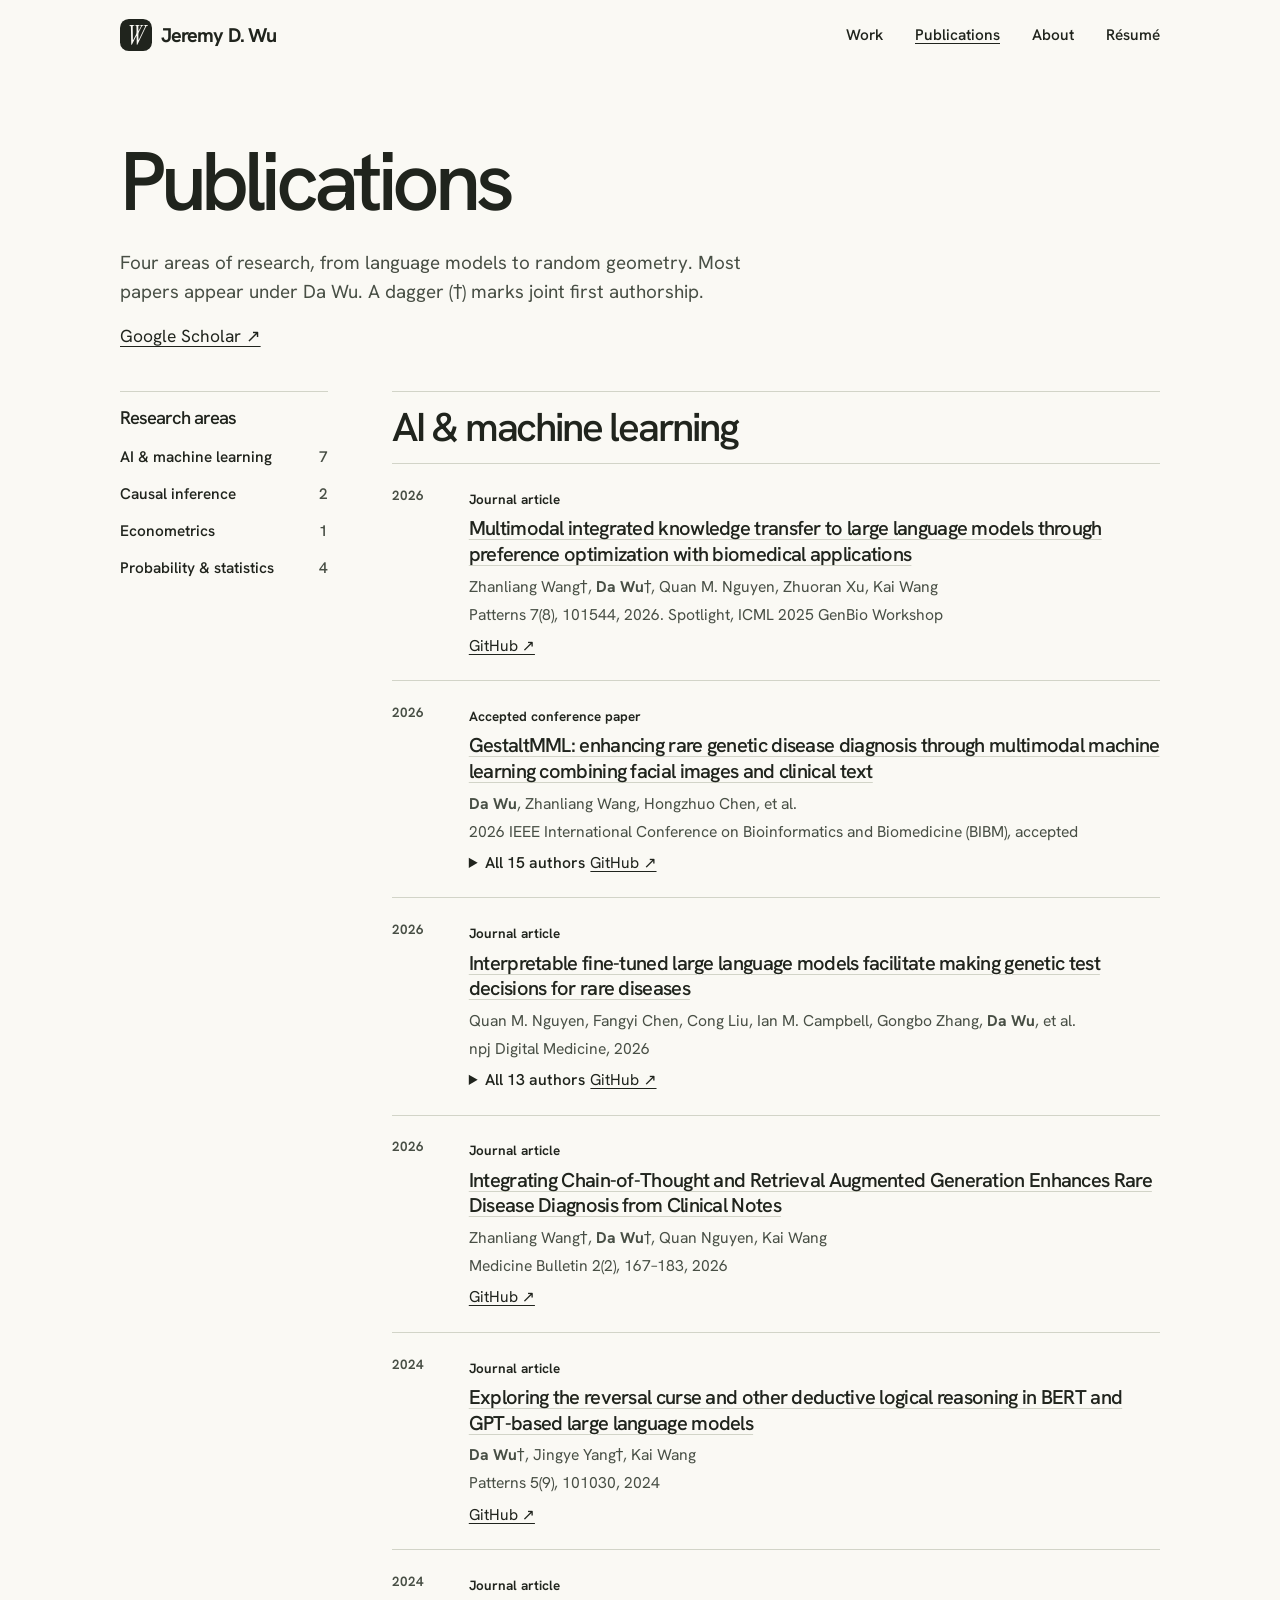
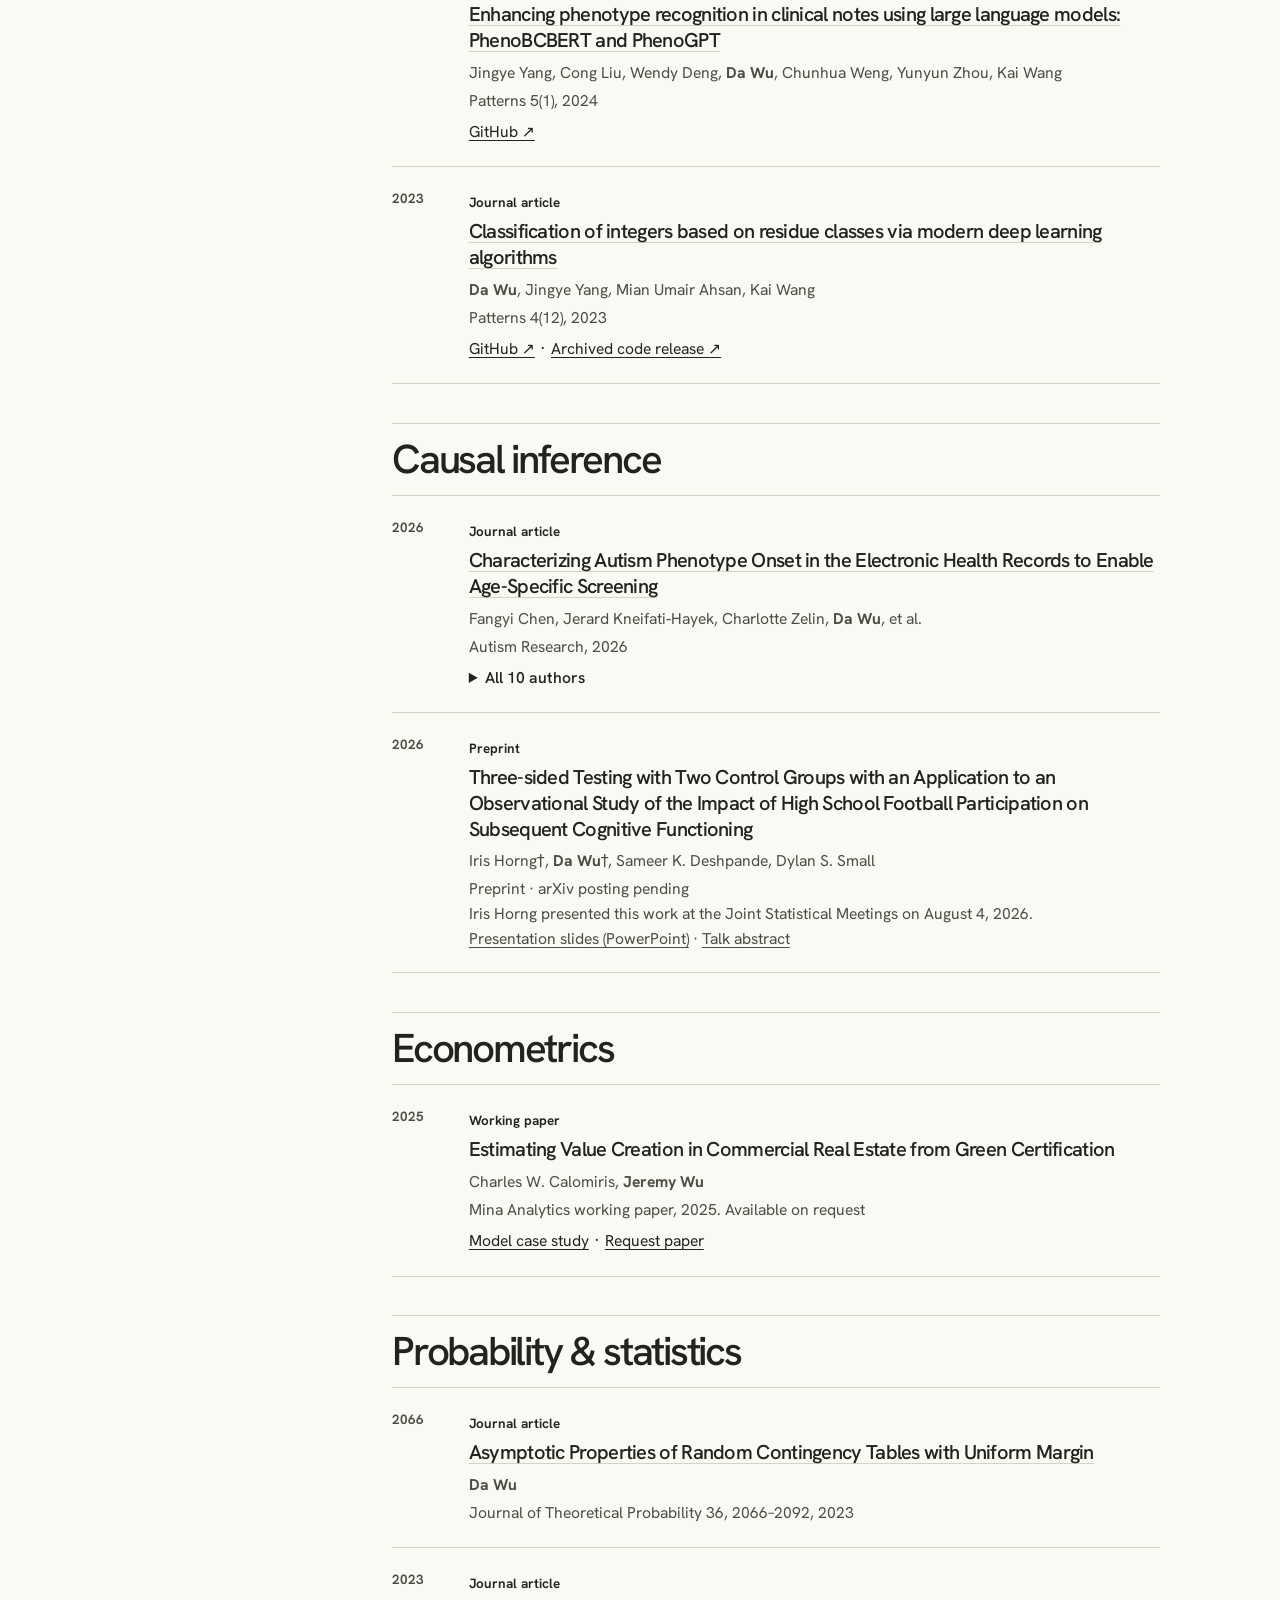
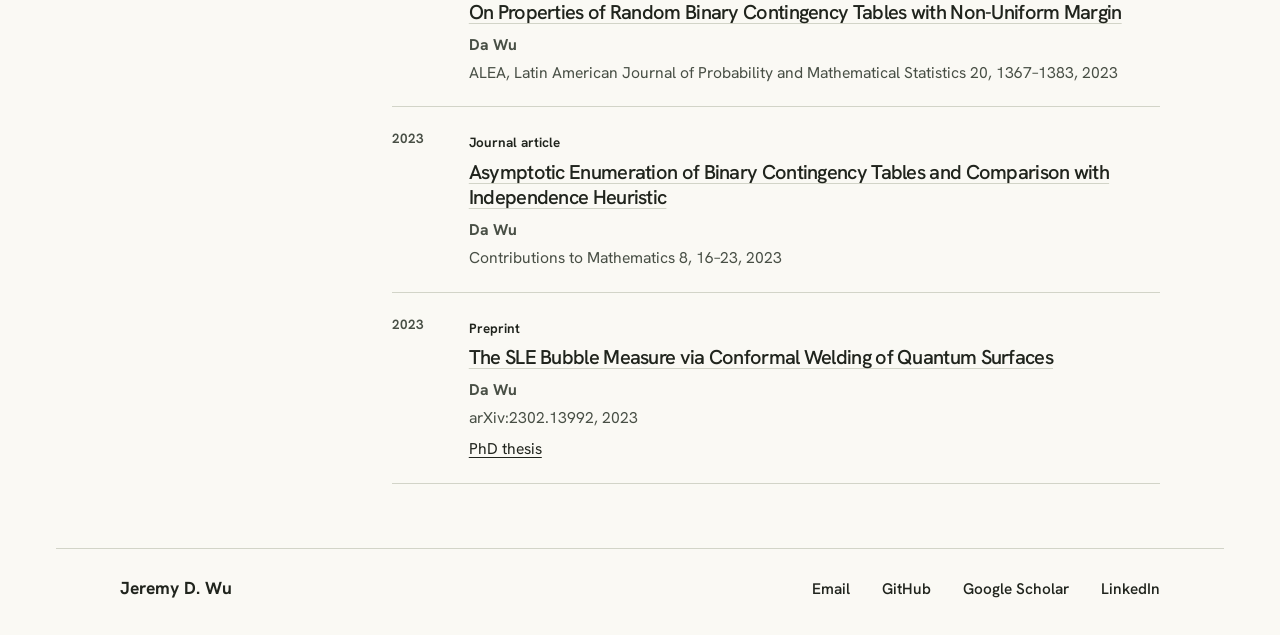
==== commit 96d8e677: "Link verified GitHub repositories from projects and publications" ====
--- a/publications.html
+++ b/publications.html
@@ -46,6 +46,7 @@
                   <h3><a href="https://doi.org/10.1016/j.patter.2026.101544">Multimodal integrated knowledge transfer to large language models through preference optimization with biomedical applications</a></h3>
                   <p>Zhanliang Wang†, <strong>Da Wu</strong>†, Quan M. Nguyen, Zhuoran Xu, Kai Wang</p>
                   <p class="venue">Patterns 7(8), 101544, 2026. Spotlight, ICML 2025 GenBio Workshop</p>
+                  <a href="https://github.com/WGLab/MINT-LLM">GitHub ↗</a>
                 </div>
               </li>
               <li class="citation">
@@ -59,7 +60,7 @@
                     <summary>All 15 authors</summary>
                     <p><strong>Da Wu</strong>, Zhanliang Wang, Hongzhuo Chen, Jingye Yang, Cong Liu, Tzung-Chien Hsieh, Elaine Marchi, Justin Blair, Peter Krawitz, Chunhua Weng, Wendy Chung, Gholson J. Lyon, Ian D. Krantz, Jennifer M. Kalish, Kai Wang</p>
                   </details>
-                  <a href="https://github.com/WGLab/GestaltMML">Model code</a>
+                  <a href="https://github.com/WGLab/GestaltMML">GitHub ↗</a>
                 </div>
               </li>
               <li class="citation">
@@ -73,6 +74,7 @@
                     <summary>All 13 authors</summary>
                     <p>Quan M. Nguyen, Fangyi Chen, Cong Liu, Ian M. Campbell, Gongbo Zhang, Da Wu, Katherine M. Szigety, Sarah E. Sheppard, Priyanka Ahimaz, Casey N. Ta, Wendy K. Chung, Chunhua Weng, Kai Wang</p>
                   </details>
+                  <a href="https://github.com/WGLab/RareDAI">GitHub ↗</a>
                 </div>
               </li>
               <li class="citation">
@@ -82,6 +84,7 @@
                   <h3><a href="https://doi.org/10.1002/mdb2.70033">Integrating Chain-of-Thought and Retrieval Augmented Generation Enhances Rare Disease Diagnosis from Clinical Notes</a></h3>
                   <p>Zhanliang Wang†, <strong>Da Wu</strong>†, Quan Nguyen, Kai Wang</p>
                   <p class="venue">Medicine Bulletin 2(2), 167–183, 2026</p>
+                  <a href="https://github.com/WGLab/CoT-RAG-LLM-Gene-Prioritization-Disease-Diagnosis">GitHub ↗</a>
                 </div>
               </li>
               <li class="citation">
@@ -91,6 +94,7 @@
                   <h3 id="reversal-curse"><a href="https://doi.org/10.1016/j.patter.2024.101030">Exploring the reversal curse and other deductive logical reasoning in BERT and GPT-based large language models</a></h3>
                   <p><strong>Da Wu</strong>†, Jingye Yang†, Kai Wang</p>
                   <p class="venue">Patterns 5(9), 101030, 2024</p>
+                  <a href="https://github.com/WGLab/Reversal_Curse">GitHub ↗</a>
                 </div>
               </li>
               <li class="citation">
@@ -100,6 +104,7 @@
                   <h3><a href="https://doi.org/10.1016/j.patter.2023.100887">Enhancing phenotype recognition in clinical notes using large language models: PhenoBCBERT and PhenoGPT</a></h3>
                   <p>Jingye Yang, Cong Liu, Wendy Deng, <strong>Da Wu</strong>, Chunhua Weng, Yunyun Zhou, Kai Wang</p>
                   <p class="venue">Patterns 5(1), 2024</p>
+                  <a href="https://github.com/WGLab/PhenoGPT">GitHub ↗</a>
                 </div>
               </li>
               <li class="citation">
@@ -109,6 +114,8 @@
                   <h3><a href="https://doi.org/10.1016/j.patter.2023.100860">Classification of integers based on residue classes via modern deep learning algorithms</a></h3>
                   <p><strong>Da Wu</strong>, Jingye Yang, Mian Umair Ahsan, Kai Wang</p>
                   <p class="venue">Patterns 4(12), 2023</p>
+                  <a href="https://github.com/WGLab/Integer_divsibility">GitHub ↗</a> ·
+                  <a href="https://doi.org/10.5281/zenodo.8327655">Archived code release ↗</a>
                 </div>
               </li>
             </ol>
